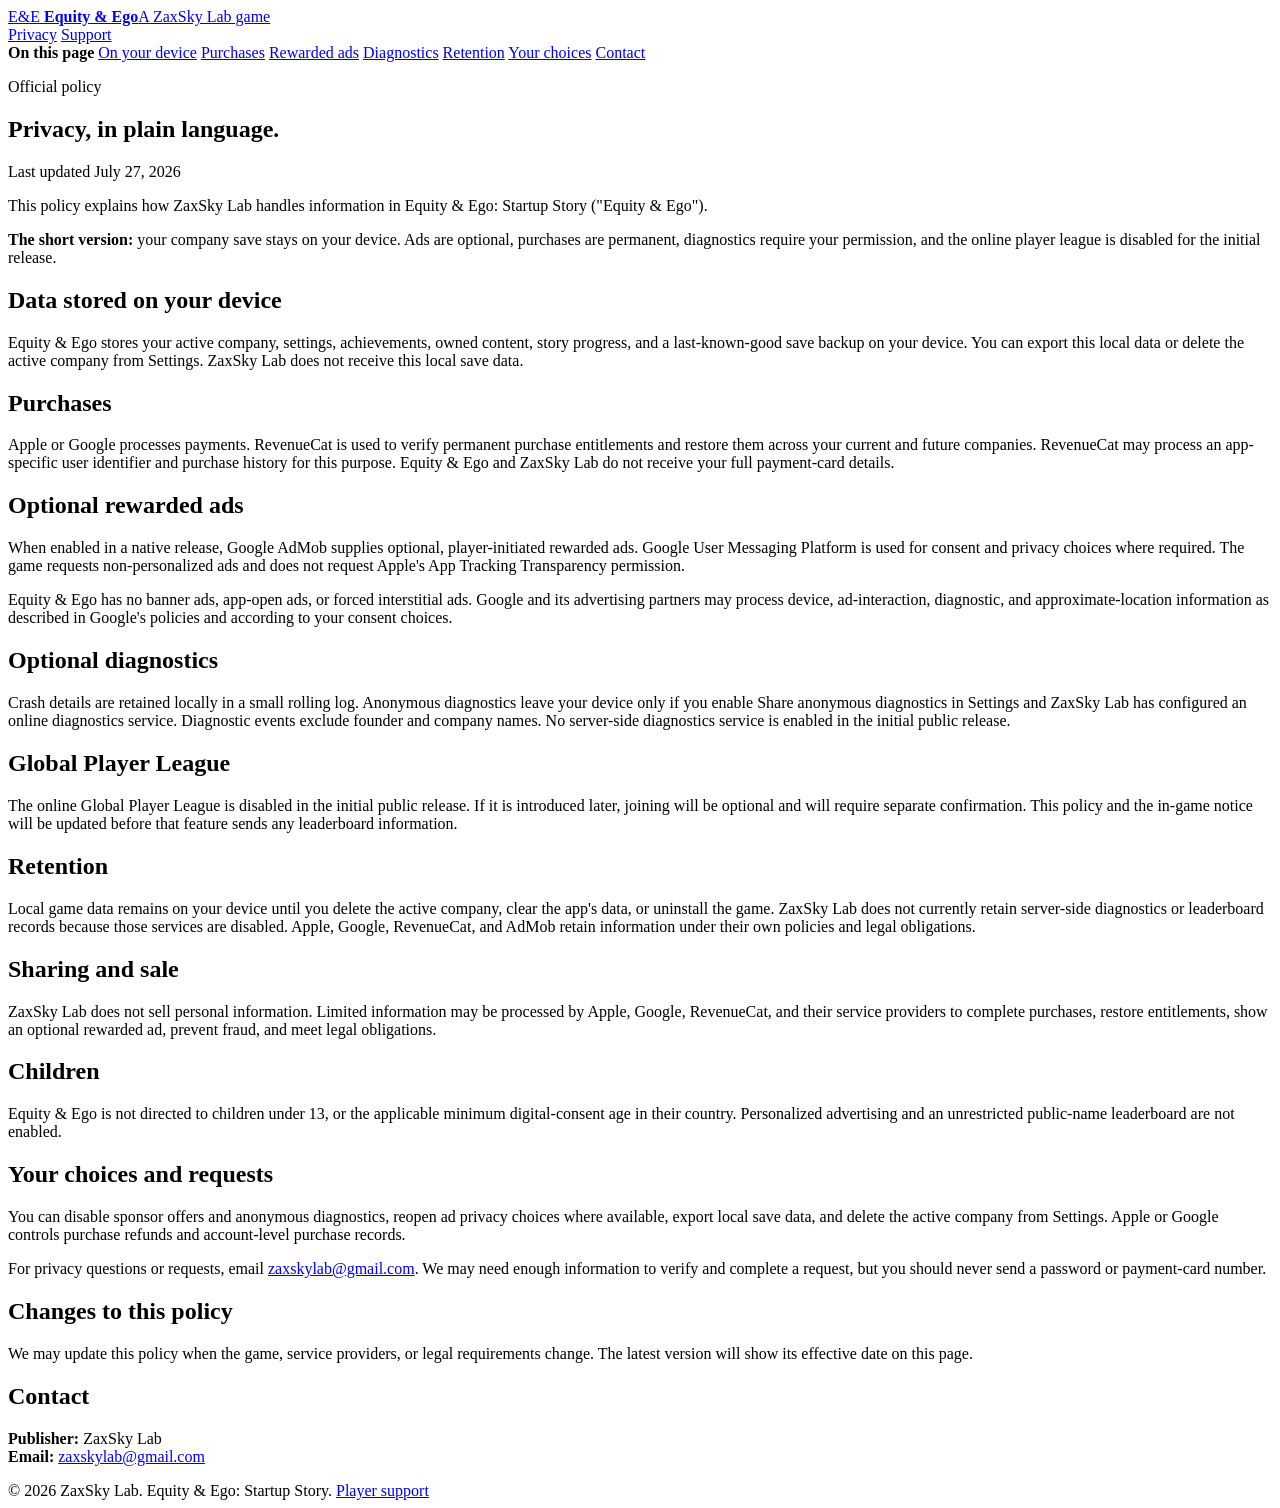
==== privacy.html @ 5fd8339c "Add files via upload" ====
<!doctype html>
<html lang="en">
<head>
  <meta charset="utf-8">
  <meta name="viewport" content="width=device-width, initial-scale=1">
  <meta name="description" content="Privacy policy for Equity & Ego: Startup Story by ZaxSky Lab.">
  <title>Privacy Policy | Equity & Ego</title>
  <link rel="stylesheet" href="../assets/site.css">
</head>
<body>
  <header class="site-header">
    <a class="brand" href="../" aria-label="Equity and Ego home">
      <span class="brand-mark">E&amp;E</span>
      <span class="brand-copy"><strong>Equity &amp; Ego</strong><span>A ZaxSky Lab game</span></span>
    </a>
    <nav class="page-nav" aria-label="Main navigation">
      <a href="./" aria-current="page">Privacy</a>
      <a href="../support/">Support</a>
    </nav>
  </header>

  <main class="document-shell">
    <aside class="document-menu">
      <strong>On this page</strong>
      <a href="#device">On your device</a>
      <a href="#purchases">Purchases</a>
      <a href="#ads">Rewarded ads</a>
      <a href="#diagnostics">Diagnostics</a>
      <a href="#retention">Retention</a>
      <a href="#choices">Your choices</a>
      <a href="#contact">Contact</a>
    </aside>

    <article class="document">
      <p class="eyebrow">Official policy</p>
      <h1>Privacy, in plain language.</h1>
      <p class="meta">Last updated July 27, 2026</p>
      <p>This policy explains how ZaxSky Lab handles information in Equity &amp; Ego: Startup Story ("Equity &amp; Ego").</p>

      <div class="notice"><strong>The short version:</strong> your company save stays on your device. Ads are optional, purchases are permanent, diagnostics require your permission, and the online player league is disabled for the initial release.</div>

      <h2 id="device">Data stored on your device</h2>
      <p>Equity &amp; Ego stores your active company, settings, achievements, owned content, story progress, and a last-known-good save backup on your device. You can export this local data or delete the active company from Settings. ZaxSky Lab does not receive this local save data.</p>

      <h2 id="purchases">Purchases</h2>
      <p>Apple or Google processes payments. RevenueCat is used to verify permanent purchase entitlements and restore them across your current and future companies. RevenueCat may process an app-specific user identifier and purchase history for this purpose. Equity &amp; Ego and ZaxSky Lab do not receive your full payment-card details.</p>

      <h2 id="ads">Optional rewarded ads</h2>
      <p>When enabled in a native release, Google AdMob supplies optional, player-initiated rewarded ads. Google User Messaging Platform is used for consent and privacy choices where required. The game requests non-personalized ads and does not request Apple's App Tracking Transparency permission.</p>
      <p>Equity &amp; Ego has no banner ads, app-open ads, or forced interstitial ads. Google and its advertising partners may process device, ad-interaction, diagnostic, and approximate-location information as described in Google's policies and according to your consent choices.</p>

      <h2 id="diagnostics">Optional diagnostics</h2>
      <p>Crash details are retained locally in a small rolling log. Anonymous diagnostics leave your device only if you enable Share anonymous diagnostics in Settings and ZaxSky Lab has configured an online diagnostics service. Diagnostic events exclude founder and company names. No server-side diagnostics service is enabled in the initial public release.</p>

      <h2 id="league">Global Player League</h2>
      <p>The online Global Player League is disabled in the initial public release. If it is introduced later, joining will be optional and will require separate confirmation. This policy and the in-game notice will be updated before that feature sends any leaderboard information.</p>

      <h2 id="retention">Retention</h2>
      <p>Local game data remains on your device until you delete the active company, clear the app's data, or uninstall the game. ZaxSky Lab does not currently retain server-side diagnostics or leaderboard records because those services are disabled. Apple, Google, RevenueCat, and AdMob retain information under their own policies and legal obligations.</p>

      <h2 id="sharing">Sharing and sale</h2>
      <p>ZaxSky Lab does not sell personal information. Limited information may be processed by Apple, Google, RevenueCat, and their service providers to complete purchases, restore entitlements, show an optional rewarded ad, prevent fraud, and meet legal obligations.</p>

      <h2 id="children">Children</h2>
      <p>Equity &amp; Ego is not directed to children under 13, or the applicable minimum digital-consent age in their country. Personalized advertising and an unrestricted public-name leaderboard are not enabled.</p>

      <h2 id="choices">Your choices and requests</h2>
      <p>You can disable sponsor offers and anonymous diagnostics, reopen ad privacy choices where available, export local save data, and delete the active company from Settings. Apple or Google controls purchase refunds and account-level purchase records.</p>
      <p>For privacy questions or requests, email <a href="mailto:zaxskylab@gmail.com?subject=Equity%20%26%20Ego%20privacy">zaxskylab@gmail.com</a>. We may need enough information to verify and complete a request, but you should never send a password or payment-card number.</p>

      <h2 id="changes">Changes to this policy</h2>
      <p>We may update this policy when the game, service providers, or legal requirements change. The latest version will show its effective date on this page.</p>

      <h2 id="contact">Contact</h2>
      <p><strong>Publisher:</strong> ZaxSky Lab<br><strong>Email:</strong> <a href="mailto:zaxskylab@gmail.com">zaxskylab@gmail.com</a></p>
    </article>
  </main>

  <footer class="site-footer">
    <span>&copy; 2026 ZaxSky Lab. Equity &amp; Ego: Startup Story.</span>
    <span><a href="../support/">Player support</a></span>
  </footer>
</body>
</html>
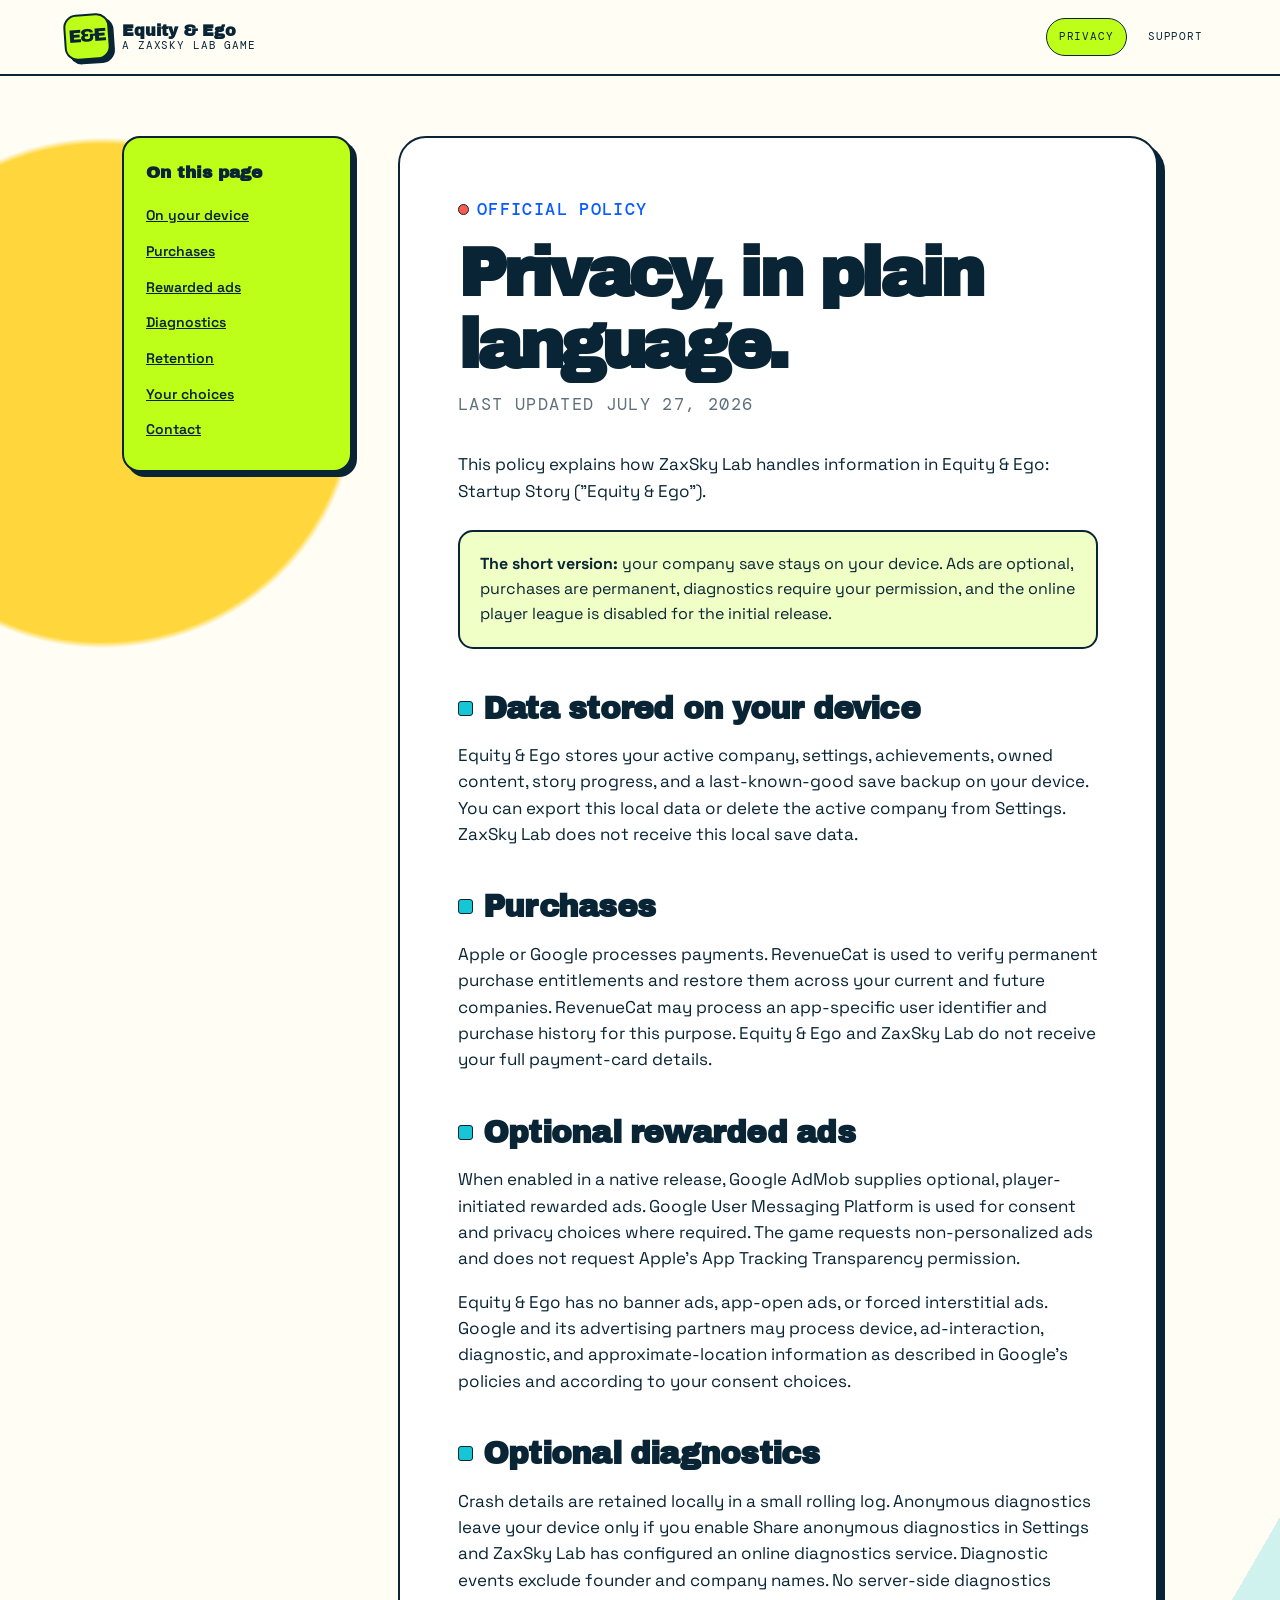
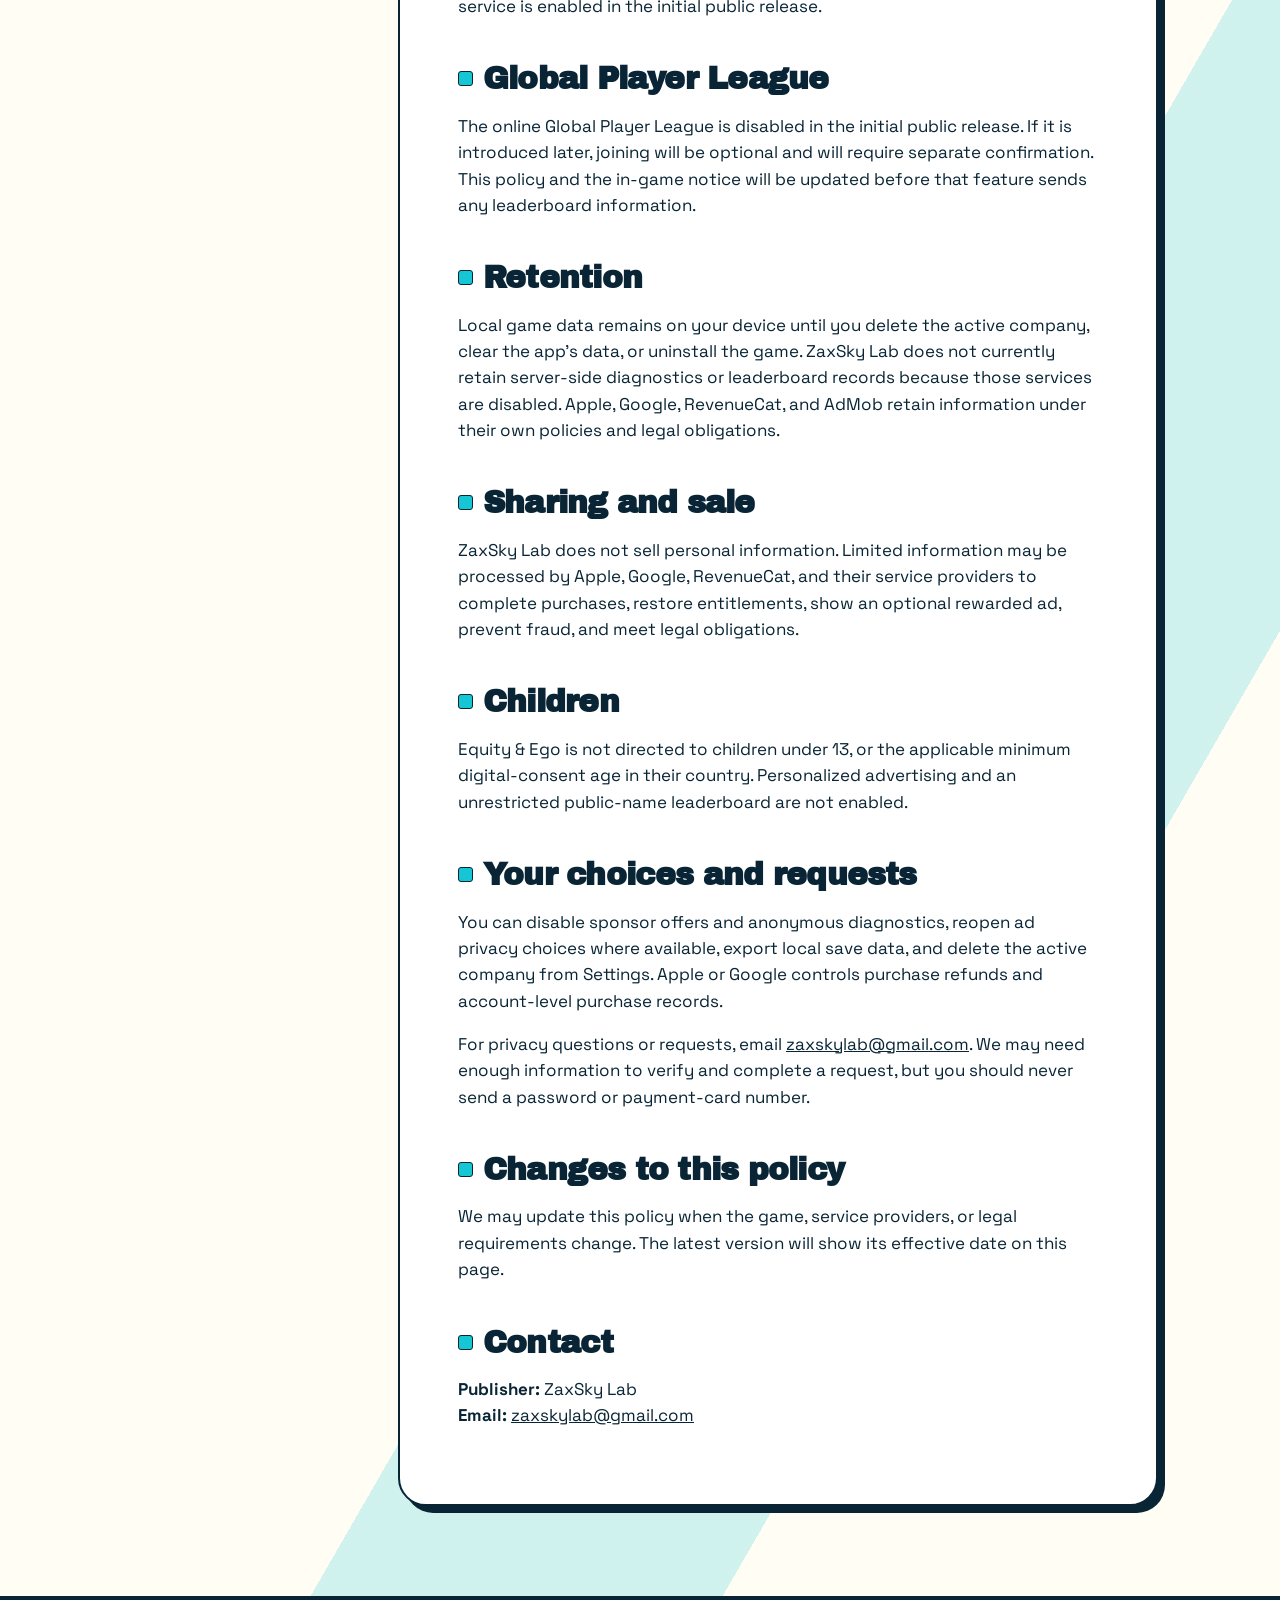
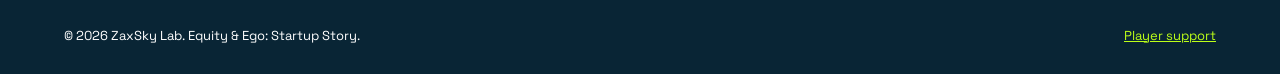
==== commit ac6d2269: "Fix legal page styling" ====
--- a/privacy.html
+++ b/privacy.html
@@ -1,11 +1,11 @@
-<!doctype html>
+﻿<!doctype html>
 <html lang="en">
 <head>
   <meta charset="utf-8">
   <meta name="viewport" content="width=device-width, initial-scale=1">
   <meta name="description" content="Privacy policy for Equity & Ego: Startup Story by ZaxSky Lab.">
   <title>Privacy Policy | Equity & Ego</title>
-  <link rel="stylesheet" href="../assets/site.css">
+  <link rel="stylesheet" href="site.css">
 </head>
 <body>
   <header class="site-header">
@@ -82,3 +82,4 @@
   </footer>
 </body>
 </html>
+
--- a/site.css
+++ b/site.css
@@ -0,0 +1,474 @@
+@import url("https://fonts.googleapis.com/css2?family=Archivo+Black&family=DM+Mono:wght@400;500&family=Space+Grotesk:wght@400;500;600;700&display=swap");
+
+:root {
+  --ink: #092535;
+  --paper: #fffdf4;
+  --soft: #eff7e8;
+  --lime: #bdff18;
+  --cyan: #16c6d4;
+  --coral: #ff5b4f;
+  --yellow: #ffd329;
+  --line: 2px solid var(--ink);
+  --shadow: 7px 7px 0 var(--ink);
+}
+
+* {
+  box-sizing: border-box;
+}
+
+html {
+  scroll-behavior: smooth;
+}
+
+body {
+  min-height: 100vh;
+  margin: 0;
+  color: var(--ink);
+  background:
+    radial-gradient(circle at 8% 12%, rgba(255, 211, 41, 0.9) 0 8%, transparent 8.2%),
+    linear-gradient(120deg, transparent 0 68%, rgba(22, 198, 212, 0.2) 68% 81%, transparent 81%),
+    var(--paper);
+  font-family: "Space Grotesk", sans-serif;
+  line-height: 1.55;
+}
+
+a {
+  color: inherit;
+}
+
+.site-header {
+  position: sticky;
+  z-index: 10;
+  top: 0;
+  display: flex;
+  align-items: center;
+  justify-content: space-between;
+  gap: 24px;
+  padding: 14px clamp(18px, 5vw, 72px);
+  border-bottom: var(--line);
+  background: rgba(255, 253, 244, 0.94);
+  backdrop-filter: blur(12px);
+}
+
+.brand {
+  display: inline-flex;
+  align-items: center;
+  gap: 12px;
+  text-decoration: none;
+}
+
+.brand-mark {
+  display: grid;
+  width: 46px;
+  height: 46px;
+  place-items: center;
+  transform: rotate(-4deg);
+  border: var(--line);
+  border-radius: 13px;
+  background: var(--lime);
+  box-shadow: 4px 4px 0 var(--ink);
+  font-family: "Archivo Black", sans-serif;
+  font-size: 18px;
+  letter-spacing: -2px;
+}
+
+.brand-copy {
+  display: grid;
+  line-height: 1.05;
+}
+
+.brand-copy strong {
+  font-family: "Archivo Black", sans-serif;
+  font-size: 16px;
+}
+
+.brand-copy span,
+.eyebrow,
+.meta,
+.page-nav a {
+  font-family: "DM Mono", monospace;
+  font-size: 11px;
+  letter-spacing: 0.08em;
+  text-transform: uppercase;
+}
+
+.page-nav {
+  display: flex;
+  align-items: center;
+  gap: 8px;
+}
+
+.page-nav a {
+  padding: 9px 12px;
+  border: 1.5px solid transparent;
+  border-radius: 999px;
+  text-decoration: none;
+}
+
+.page-nav a:hover,
+.page-nav a[aria-current="page"] {
+  border-color: var(--ink);
+  background: var(--lime);
+}
+
+main {
+  width: min(1080px, calc(100% - 32px));
+  margin: 0 auto;
+}
+
+.hero {
+  display: grid;
+  min-height: 520px;
+  grid-template-columns: minmax(0, 1.25fr) minmax(260px, 0.75fr);
+  align-items: center;
+  gap: clamp(36px, 8vw, 100px);
+  padding: 70px 0 64px;
+}
+
+.eyebrow {
+  display: inline-flex;
+  align-items: center;
+  gap: 8px;
+  margin: 0 0 16px;
+  color: #095cff;
+  font-weight: 500;
+}
+
+.eyebrow::before {
+  width: 9px;
+  height: 9px;
+  border: 1.5px solid var(--ink);
+  border-radius: 50%;
+  background: var(--coral);
+  content: "";
+}
+
+h1,
+h2,
+h3 {
+  line-height: 1.05;
+}
+
+h1 {
+  max-width: 760px;
+  margin: 0 0 22px;
+  font-family: "Archivo Black", sans-serif;
+  font-size: clamp(46px, 8vw, 92px);
+  letter-spacing: -0.055em;
+}
+
+.hero-copy > p:not(.eyebrow) {
+  max-width: 650px;
+  margin: 0 0 28px;
+  font-size: clamp(18px, 2.4vw, 24px);
+}
+
+.button-row {
+  display: flex;
+  flex-wrap: wrap;
+  gap: 14px;
+}
+
+.button {
+  display: inline-flex;
+  min-height: 50px;
+  align-items: center;
+  justify-content: center;
+  padding: 11px 20px;
+  border: var(--line);
+  border-radius: 14px;
+  background: var(--lime);
+  box-shadow: 5px 5px 0 var(--ink);
+  font-weight: 700;
+  text-decoration: none;
+  transition: transform 150ms ease, box-shadow 150ms ease;
+}
+
+.button.secondary {
+  background: white;
+}
+
+.button:hover {
+  transform: translate(3px, 3px);
+  box-shadow: 2px 2px 0 var(--ink);
+}
+
+.hero-art {
+  position: relative;
+  display: grid;
+  aspect-ratio: 1;
+  place-items: center;
+}
+
+.orbit {
+  position: absolute;
+  border: var(--line);
+  border-radius: 50%;
+}
+
+.orbit.one {
+  inset: 3%;
+  background: var(--cyan);
+}
+
+.orbit.two {
+  inset: 17%;
+  transform: translate(12%, -8%);
+  background: var(--coral);
+}
+
+.orbit.three {
+  inset: 33%;
+  transform: translate(-18%, 14%);
+  background: var(--yellow);
+}
+
+.hero-stamp {
+  z-index: 2;
+  max-width: 190px;
+  transform: rotate(-8deg);
+  border: var(--line);
+  background: var(--paper);
+  box-shadow: var(--shadow);
+  padding: 18px;
+  font-family: "Archivo Black", sans-serif;
+  font-size: clamp(24px, 4vw, 42px);
+  line-height: 0.95;
+  text-align: center;
+  text-transform: uppercase;
+}
+
+.card-grid {
+  display: grid;
+  grid-template-columns: repeat(2, minmax(0, 1fr));
+  gap: 22px;
+  padding: 0 0 80px;
+}
+
+.link-card {
+  position: relative;
+  min-height: 250px;
+  overflow: hidden;
+  padding: clamp(24px, 4vw, 40px);
+  border: var(--line);
+  border-radius: 24px;
+  background: white;
+  box-shadow: var(--shadow);
+  text-decoration: none;
+}
+
+.link-card::after {
+  position: absolute;
+  right: -35px;
+  bottom: -50px;
+  width: 150px;
+  height: 150px;
+  border: var(--line);
+  border-radius: 42%;
+  background: var(--cyan);
+  content: "";
+  transition: transform 250ms ease;
+}
+
+.link-card.support::after {
+  background: var(--coral);
+}
+
+.link-card:hover::after {
+  transform: rotate(25deg) scale(1.12);
+}
+
+.link-card h2 {
+  max-width: 430px;
+  margin: 10px 0 12px;
+  font-family: "Archivo Black", sans-serif;
+  font-size: clamp(28px, 4vw, 42px);
+  letter-spacing: -0.035em;
+}
+
+.link-card p {
+  max-width: 470px;
+  margin: 0;
+  font-size: 17px;
+}
+
+.document-shell {
+  display: grid;
+  grid-template-columns: 230px minmax(0, 760px);
+  justify-content: center;
+  gap: 46px;
+  padding: 60px 0 90px;
+}
+
+.document-menu {
+  position: sticky;
+  top: 96px;
+  align-self: start;
+  padding: 22px;
+  border: var(--line);
+  border-radius: 18px;
+  background: var(--lime);
+  box-shadow: 5px 5px 0 var(--ink);
+}
+
+.document-menu strong {
+  display: block;
+  margin-bottom: 12px;
+  font-family: "Archivo Black", sans-serif;
+  font-size: 17px;
+}
+
+.document-menu a {
+  display: block;
+  padding: 7px 0;
+  font-size: 14px;
+  font-weight: 600;
+}
+
+.document {
+  padding: clamp(24px, 5vw, 58px);
+  border: var(--line);
+  border-radius: 28px;
+  background: white;
+  box-shadow: var(--shadow);
+}
+
+.document h1 {
+  margin-bottom: 10px;
+  font-size: clamp(38px, 7vw, 68px);
+}
+
+.document h2 {
+  margin: 44px 0 12px;
+  font-family: "Archivo Black", sans-serif;
+  font-size: clamp(23px, 3.5vw, 31px);
+  letter-spacing: -0.025em;
+  scroll-margin-top: 100px;
+}
+
+.document h2::before {
+  display: inline-block;
+  width: 13px;
+  height: 13px;
+  margin: 0 10px 3px 0;
+  border: 1.5px solid var(--ink);
+  border-radius: 3px;
+  background: var(--cyan);
+  content: "";
+}
+
+.document p,
+.document li {
+  font-size: 17px;
+}
+
+.document .meta {
+  margin: 0 0 34px;
+  color: #5f707a;
+}
+
+.notice {
+  margin: 26px 0;
+  padding: 20px;
+  border: var(--line);
+  border-radius: 15px;
+  background: #efffc5;
+}
+
+.faq {
+  display: grid;
+  gap: 16px;
+  margin-top: 30px;
+}
+
+.faq article {
+  padding: 22px;
+  border: var(--line);
+  border-radius: 16px;
+  background: var(--soft);
+}
+
+.faq h2 {
+  margin-top: 0;
+  font-size: 21px;
+}
+
+.faq h2::before {
+  background: var(--yellow);
+}
+
+.site-footer {
+  display: flex;
+  justify-content: space-between;
+  gap: 20px;
+  padding: 28px clamp(18px, 5vw, 72px);
+  border-top: var(--line);
+  background: var(--ink);
+  color: white;
+  font-size: 13px;
+}
+
+.site-footer a {
+  color: var(--lime);
+}
+
+@media (max-width: 760px) {
+  .site-header {
+    align-items: flex-start;
+  }
+
+  .brand-copy span {
+    display: none;
+  }
+
+  .page-nav {
+    gap: 2px;
+  }
+
+  .page-nav a {
+    padding: 8px;
+    font-size: 9px;
+  }
+
+  .hero {
+    min-height: auto;
+    grid-template-columns: 1fr;
+    padding-top: 50px;
+  }
+
+  .hero-art {
+    width: min(370px, 92%);
+    justify-self: center;
+  }
+
+  .card-grid,
+  .document-shell {
+    grid-template-columns: 1fr;
+  }
+
+  .document-menu {
+    position: static;
+    display: none;
+  }
+
+  .document-shell {
+    padding-top: 34px;
+  }
+
+  .document {
+    padding: 26px 20px 36px;
+    border-radius: 20px;
+    box-shadow: 5px 5px 0 var(--ink);
+  }
+
+  .site-footer {
+    flex-direction: column;
+  }
+}
+
+@media (prefers-reduced-motion: reduce) {
+  * {
+    scroll-behavior: auto !important;
+    transition: none !important;
+  }
+}
